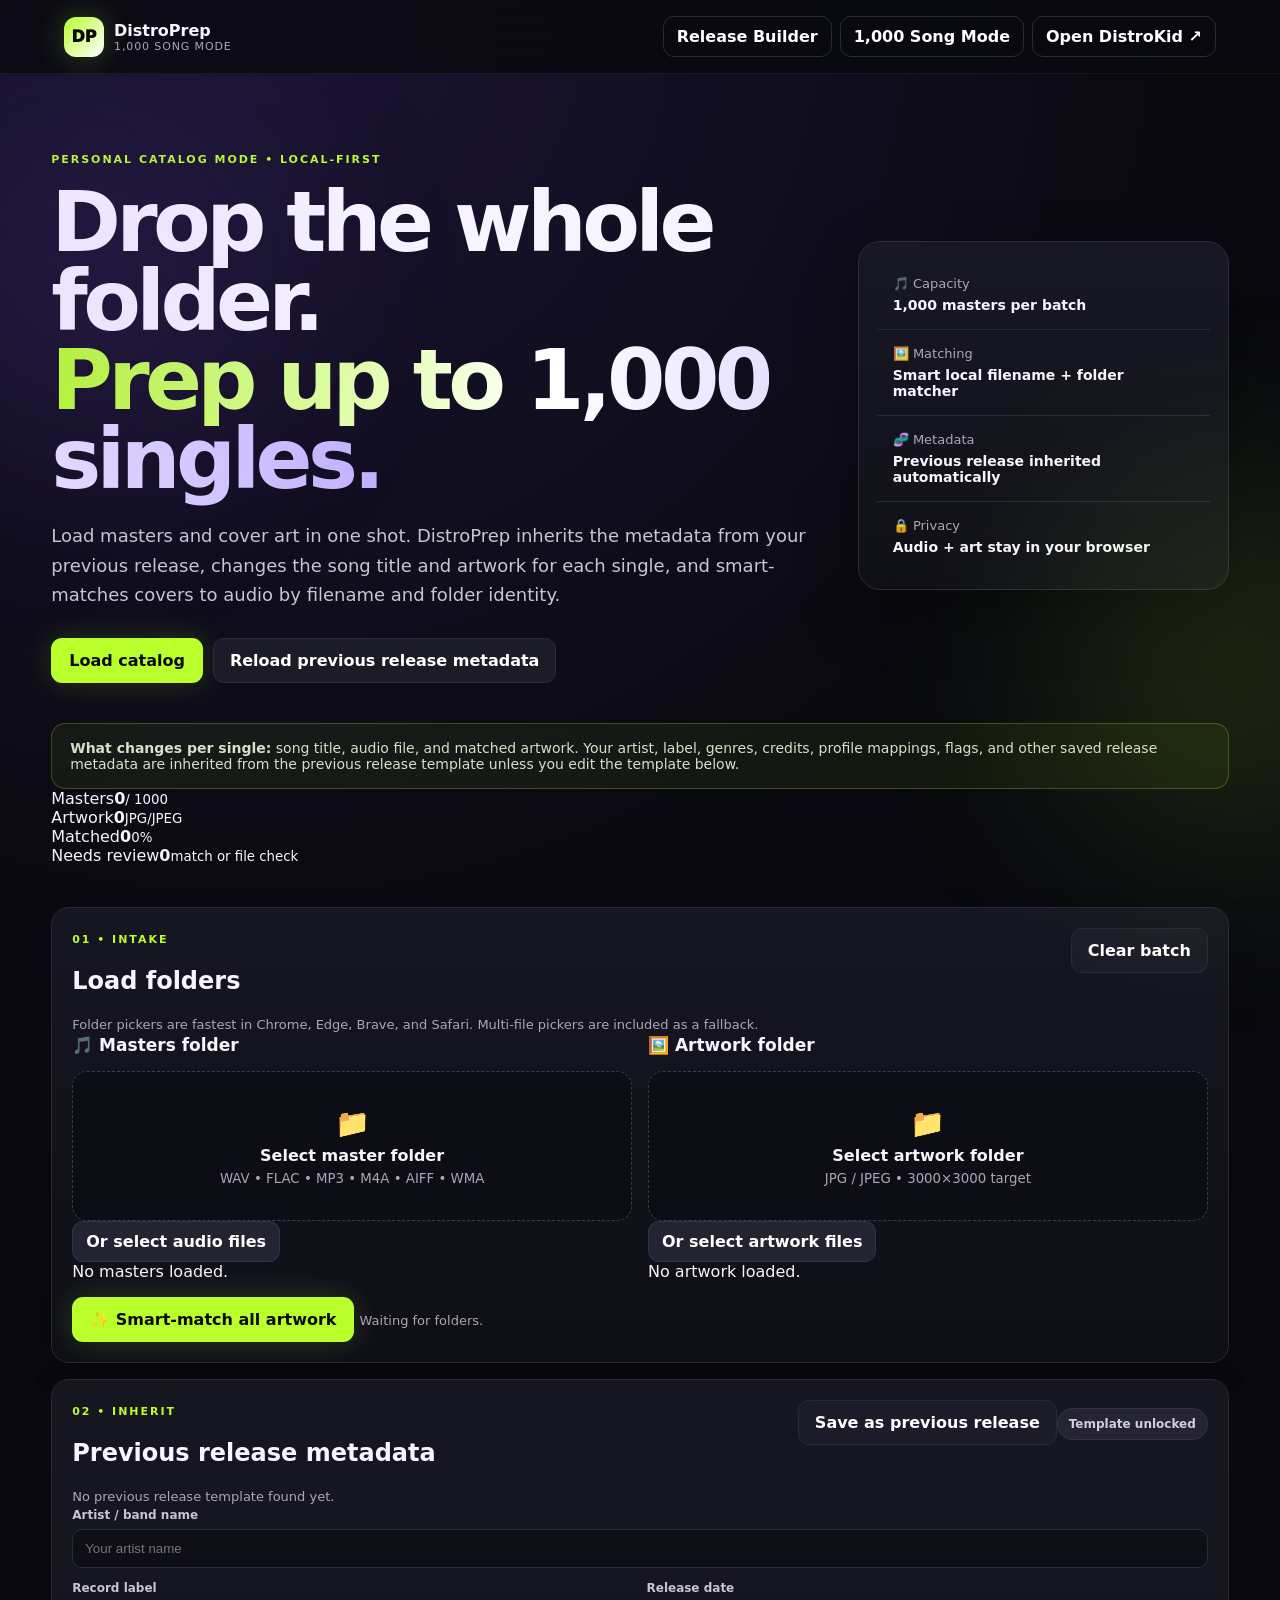
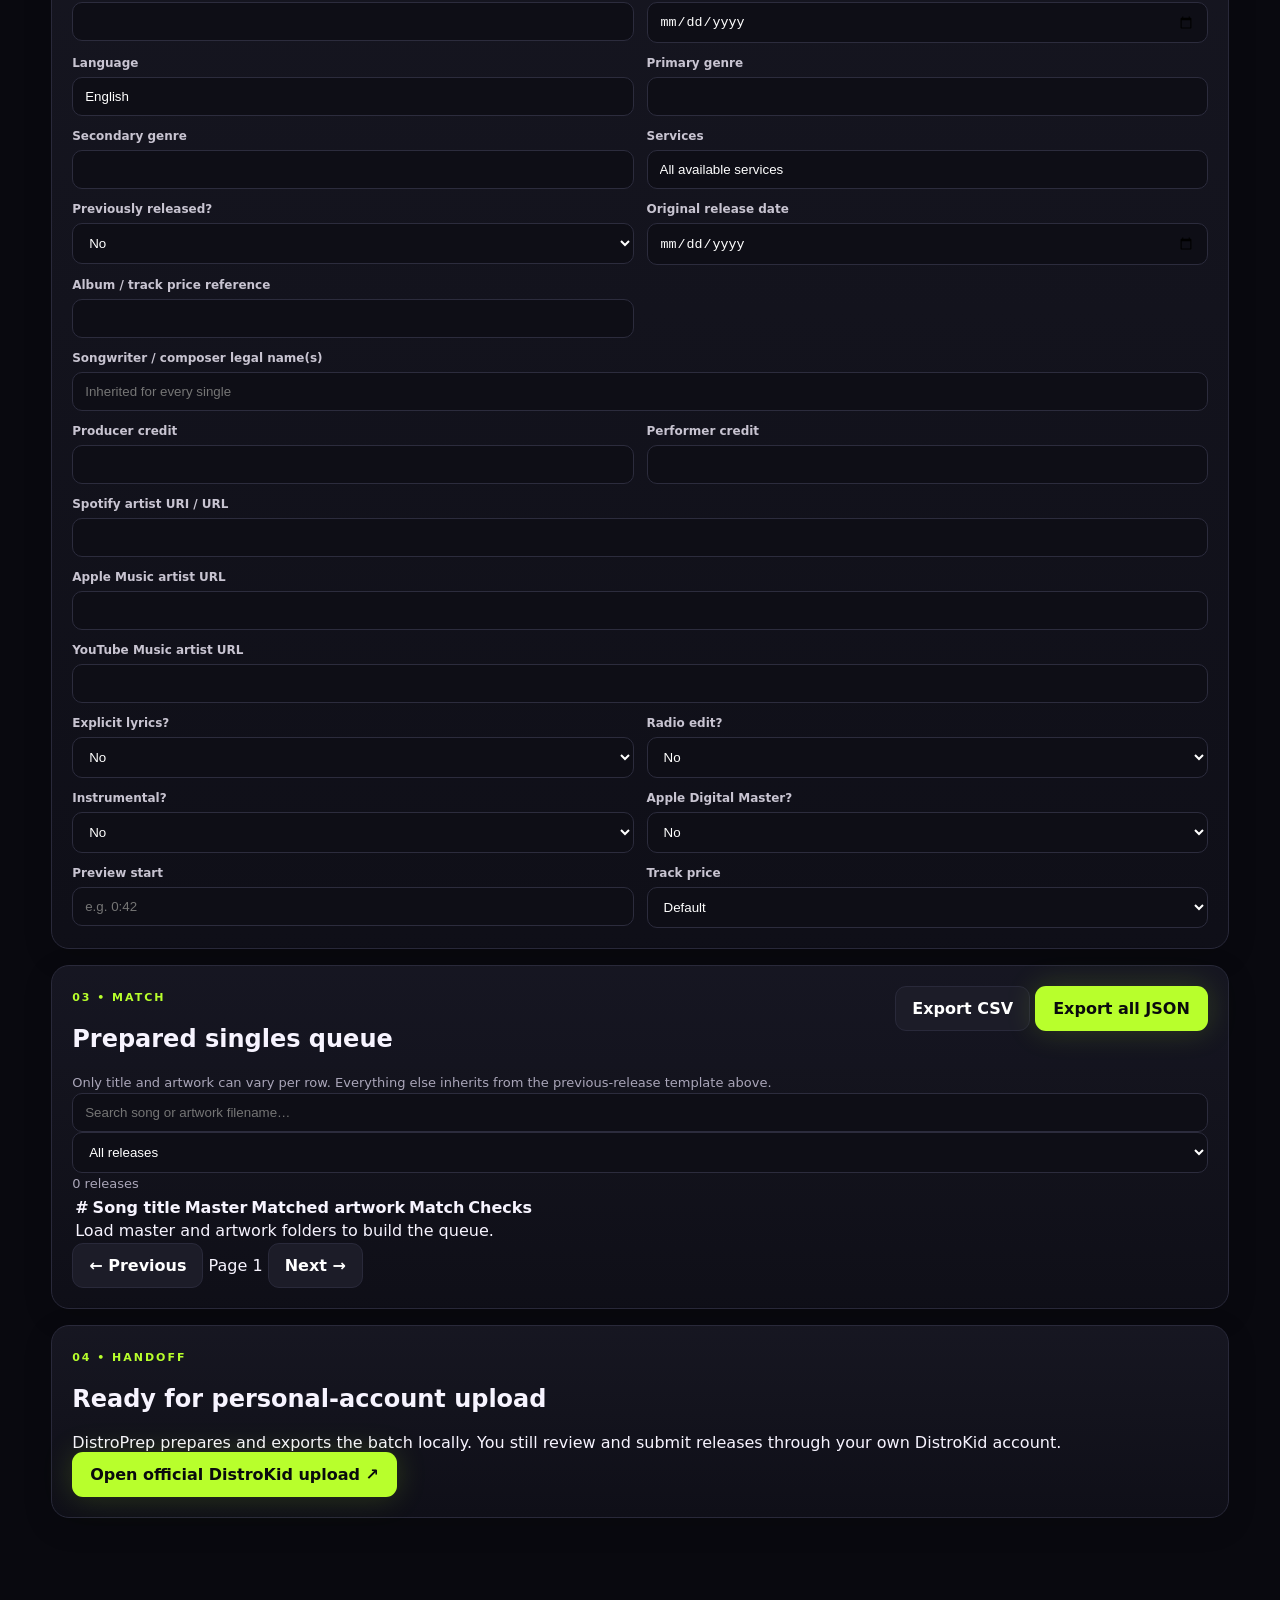
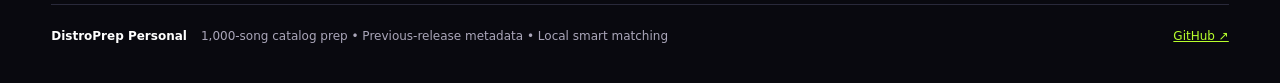
==== bulk1000.html @ e521190b "Add 1000-song bulk catalog workspace" ====
<!doctype html>
<html lang="en">
<head>
  <meta charset="utf-8" />
  <meta name="viewport" content="width=device-width, initial-scale=1" />
  <meta name="theme-color" content="#0b0b12" />
  <meta name="description" content="DistroPrep 1000 Song Mode — load up to 1000 masters and covers, inherit previous-release metadata, and smart-match artwork locally." />
  <title>DistroPrep • 1,000 Song Mode</title>
  <link rel="stylesheet" href="./styles.css" />
  <link rel="stylesheet" href="./bulk1000.css" />
</head>
<body>
  <div class="ambient ambient-a"></div><div class="ambient ambient-b"></div>
  <header class="topbar">
    <a class="brand" href="./index.html" aria-label="DistroPrep home"><span class="brand-mark">DP</span><span><strong>DistroPrep</strong><small>1,000 Song Mode</small></span></a>
    <nav>
      <a class="ghost-link" href="./index.html">Release Builder</a>
      <a class="ghost-link active-link" href="./bulk1000.html">1,000 Song Mode</a>
      <a class="ghost-link" href="https://distrokid.com/new/" target="_blank" rel="noopener noreferrer">Open DistroKid ↗</a>
    </nav>
  </header>

  <main class="shell batch-shell">
    <section class="hero batch-hero">
      <div>
        <span class="eyebrow">PERSONAL CATALOG MODE • LOCAL-FIRST</span>
        <h1>Drop the whole folder.<br><span>Prep up to 1,000 singles.</span></h1>
        <p>Load masters and cover art in one shot. DistroPrep inherits the metadata from your previous release, changes the song title and artwork for each single, and smart-matches covers to audio by filename and folder identity.</p>
        <div class="hero-actions">
          <button class="primary" id="jump-intake">Load catalog</button>
          <button class="secondary" id="load-previous">Reload previous release metadata</button>
        </div>
      </div>
      <aside class="hero-card batch-meter">
        <div class="meter-row"><span>🎵 Capacity</span><b>1,000 masters per batch</b></div>
        <div class="meter-row"><span>🖼️ Matching</span><b>Smart local filename + folder matcher</b></div>
        <div class="meter-row"><span>🧬 Metadata</span><b>Previous release inherited automatically</b></div>
        <div class="meter-row"><span>🔒 Privacy</span><b>Audio + art stay in your browser</b></div>
      </aside>
    </section>

    <section class="notice batch-notice">
      <strong>What changes per single:</strong> song title, audio file, and matched artwork. Your artist, label, genres, credits, profile mappings, flags, and other saved release metadata are inherited from the previous release template unless you edit the template below.
    </section>

    <section class="batch-stats" aria-label="Batch status">
      <article><span>Masters</span><strong id="stat-audio">0</strong><small>/ 1000</small></article>
      <article><span>Artwork</span><strong id="stat-art">0</strong><small>JPG/JPEG</small></article>
      <article><span>Matched</span><strong id="stat-matched">0</strong><small id="stat-match-rate">0%</small></article>
      <article><span>Needs review</span><strong id="stat-review">0</strong><small>match or file check</small></article>
    </section>

    <section class="workspace batch-workspace">
      <article class="panel" id="intake">
        <div class="panel-title-row">
          <div><span class="eyebrow">01 • INTAKE</span><h2>Load folders</h2><p>Folder pickers are fastest in Chrome, Edge, Brave, and Safari. Multi-file pickers are included as a fallback.</p></div>
          <button class="secondary" id="clear-batch">Clear batch</button>
        </div>

        <div class="grid two batch-upload-grid">
          <section class="upload-panel compact-upload">
            <h3>🎵 Masters folder</h3>
            <label class="dropzone folder-zone">
              <input id="audio-folder-input" type="file" webkitdirectory directory multiple />
              <span class="drop-icon">📁</span><strong>Select master folder</strong><small>WAV • FLAC • MP3 • M4A • AIFF • WMA</small>
            </label>
            <label class="file-button wide-file-button">Or select audio files<input id="audio-files-input" type="file" multiple accept="audio/*,.wav,.flac,.mp3,.m4a,.aiff,.aif,.wma" /></label>
            <p class="intake-message" id="audio-message">No masters loaded.</p>
          </section>

          <section class="upload-panel compact-upload">
            <h3>🖼️ Artwork folder</h3>
            <label class="dropzone folder-zone">
              <input id="art-folder-input" type="file" webkitdirectory directory multiple />
              <span class="drop-icon">📁</span><strong>Select artwork folder</strong><small>JPG / JPEG • 3000×3000 target</small>
            </label>
            <label class="file-button wide-file-button">Or select artwork files<input id="art-files-input" type="file" multiple accept="image/jpeg,.jpg,.jpeg" /></label>
            <p class="intake-message" id="art-message">No artwork loaded.</p>
          </section>
        </div>

        <div class="batch-toolbar">
          <button class="primary" id="smart-match">✨ Smart-match all artwork</button>
          <span id="processing-status" class="muted">Waiting for folders.</span>
        </div>
      </article>

      <article class="panel">
        <div class="panel-title-row">
          <div><span class="eyebrow">02 • INHERIT</span><h2>Previous release metadata</h2><p id="template-source">No previous release template found yet.</p></div>
          <div class="template-actions"><button class="secondary" id="save-template">Save as previous release</button><span class="status-chip" id="template-status">Template unlocked</span></div>
        </div>

        <div class="form-grid batch-meta-grid">
          <label class="span-2">Artist / band name <input data-template="artistName" placeholder="Your artist name" /></label>
          <label>Record label <input data-template="recordLabel" /></label>
          <label>Release date <input data-template="releaseDate" type="date" /></label>
          <label>Language <input data-template="language" value="English" /></label>
          <label>Primary genre <input data-template="primaryGenre" /></label>
          <label>Secondary genre <input data-template="secondaryGenre" /></label>
          <label>Services <input data-template="services" value="All available services" /></label>
          <label>Previously released? <select data-template="previouslyReleased"><option value="false">No</option><option value="true">Yes</option></select></label>
          <label>Original release date <input data-template="originalReleaseDate" type="date" /></label>
          <label>Album / track price reference <input data-template="albumPrice" /></label>
          <label class="span-2">Songwriter / composer legal name(s) <input data-template="songwriters" placeholder="Inherited for every single" /></label>
          <label>Producer credit <input data-template="producer" /></label>
          <label>Performer credit <input data-template="performer" /></label>
          <label class="span-2">Spotify artist URI / URL <input data-template="artistMapping.spotify" /></label>
          <label class="span-2">Apple Music artist URL <input data-template="artistMapping.appleMusic" /></label>
          <label class="span-2">YouTube Music artist URL <input data-template="artistMapping.youtubeMusic" /></label>
          <label>Explicit lyrics? <select data-template="explicit"><option value="no">No</option><option value="yes">Yes</option></select></label>
          <label>Radio edit? <select data-template="radioEdit"><option value="no">No</option><option value="yes">Yes</option></select></label>
          <label>Instrumental? <select data-template="instrumental"><option value="no">No</option><option value="yes">Yes</option></select></label>
          <label>Apple Digital Master? <select data-template="appleDigitalMaster"><option value="no">No</option><option value="yes">Yes</option></select></label>
          <label>Preview start <input data-template="previewStart" placeholder="e.g. 0:42" /></label>
          <label>Track price <select data-template="trackPrice"><option value="">Default</option><option>$0.69</option><option>$0.99</option><option>$1.29</option></select></label>
        </div>
      </article>

      <article class="panel queue-panel">
        <div class="panel-title-row queue-heading">
          <div><span class="eyebrow">03 • MATCH</span><h2>Prepared singles queue</h2><p>Only title and artwork can vary per row. Everything else inherits from the previous-release template above.</p></div>
          <div class="queue-export-actions">
            <button class="secondary" id="export-csv">Export CSV</button>
            <button class="primary" id="export-json">Export all JSON</button>
          </div>
        </div>

        <div class="queue-controls">
          <input id="queue-search" type="search" placeholder="Search song or artwork filename…" />
          <select id="queue-filter" aria-label="Queue filter">
            <option value="all">All releases</option>
            <option value="matched">Matched</option>
            <option value="review">Needs review</option>
            <option value="unmatched">Unmatched</option>
          </select>
          <span class="muted" id="queue-count">0 releases</span>
        </div>

        <div class="queue-table-wrap">
          <table class="queue-table">
            <thead><tr><th>#</th><th>Song title</th><th>Master</th><th>Matched artwork</th><th>Match</th><th>Checks</th><th></th></tr></thead>
            <tbody id="queue-body"><tr><td colspan="7" class="queue-empty">Load master and artwork folders to build the queue.</td></tr></tbody>
          </table>
        </div>

        <div class="pagination">
          <button class="secondary" id="page-prev">← Previous</button>
          <span id="page-label">Page 1</span>
          <button class="secondary" id="page-next">Next →</button>
        </div>
      </article>

      <article class="panel final-panel">
        <div><span class="eyebrow">04 • HANDOFF</span><h2>Ready for personal-account upload</h2><p>DistroPrep prepares and exports the batch locally. You still review and submit releases through your own DistroKid account.</p></div>
        <a class="primary button-link" href="https://distrokid.com/new/" target="_blank" rel="noopener noreferrer">Open official DistroKid upload ↗</a>
      </article>
    </section>
  </main>

  <dialog id="art-dialog" class="art-dialog">
    <form method="dialog" class="art-dialog-card">
      <div class="panel-title-row"><div><h3>Choose artwork</h3><p id="art-dialog-song">Manual match</p></div><button class="icon-button" value="cancel" aria-label="Close">×</button></div>
      <input id="art-dialog-search" type="search" placeholder="Search artwork filenames…" autofocus />
      <div id="art-dialog-list" class="art-dialog-list"></div>
    </form>
  </dialog>

  <footer><strong>DistroPrep Personal</strong><span>1,000-song catalog prep • Previous-release metadata • Local smart matching</span><a href="https://github.com/sonoxo/distroprep" target="_blank" rel="noopener noreferrer">GitHub ↗</a></footer>
  <script type="module" src="./bulk1000.mjs"></script>
</body>
</html>
---- styles.css ----
:root{--bg:#09090f;--panel:#11111a;--panel2:#171722;--line:#29293a;--text:#f7f4ff;--muted:#aaa6b9;--accent:#b8ff2c;--accent2:#8c5cff;--danger:#ff647c;--warn:#ffc45b;--ok:#7df5b2;--shadow:0 24px 60px rgba(0,0,0,.35)}
*{box-sizing:border-box}html{scroll-behavior:smooth}body{margin:0;background:radial-gradient(circle at 20% 0%,#1b1433 0,transparent 28%),var(--bg);color:var(--text);font-family:Inter,ui-sans-serif,system-ui,-apple-system,BlinkMacSystemFont,"Segoe UI",sans-serif;min-height:100vh}.ambient{position:fixed;width:380px;height:380px;border-radius:50%;filter:blur(110px);opacity:.12;pointer-events:none}.ambient-a{background:var(--accent2);top:10%;left:-100px}.ambient-b{background:var(--accent);bottom:5%;right:-150px}.topbar{position:sticky;top:0;z-index:20;display:flex;justify-content:space-between;align-items:center;padding:16px clamp(20px,5vw,64px);background:rgba(9,9,15,.82);backdrop-filter:blur(18px);border-bottom:1px solid rgba(255,255,255,.06)}.brand{display:flex;gap:10px;align-items:center;color:var(--text);text-decoration:none}.brand-mark{width:40px;height:40px;border-radius:12px;background:linear-gradient(135deg,var(--accent),#fff);color:#08090b;display:grid;place-items:center;font-weight:950;box-shadow:0 0 32px rgba(184,255,44,.24)}.brand strong{display:block;font-size:16px}.brand small{display:block;color:var(--muted);font-size:11px;letter-spacing:.08em;text-transform:uppercase}.topbar nav{display:flex;gap:8px;align-items:center}.nav-button,.ghost-link,.primary,.secondary,.file-button,.button-link,.icon-button{border:0;border-radius:11px;font:inherit;font-weight:800;cursor:pointer;text-decoration:none}.nav-button{background:transparent;color:var(--muted);padding:10px 13px}.nav-button.active{background:#20202c;color:#fff}.ghost-link{color:#fff;padding:10px 13px;border:1px solid var(--line)}.shell{width:min(1200px,92vw);margin:auto}.hero{display:grid;grid-template-columns:1.35fr .65fr;gap:36px;align-items:center;padding:74px 0 40px}.eyebrow{font-size:11px;letter-spacing:.18em;text-transform:uppercase;color:var(--accent);font-weight:900}.hero h1{font-size:clamp(44px,7vw,84px);line-height:.94;letter-spacing:-.055em;margin:16px 0 22px}.hero h1 span{background:linear-gradient(90deg,var(--accent),#fff 48%,#c2b0ff);-webkit-background-clip:text;background-clip:text;color:transparent}.hero p{font-size:18px;line-height:1.65;color:#c9c5d2;max-width:760px}.hero-actions{display:flex;gap:10px;margin-top:28px}.primary{background:var(--accent);color:#0a0b0d;padding:13px 18px;box-shadow:0 0 30px rgba(184,255,44,.17)}.secondary{background:#1c1c28;color:#fff;padding:12px 16px;border:1px solid var(--line)}.primary:hover,.secondary:hover,.ghost-link:hover{transform:translateY(-1px)}.hero-card{background:linear-gradient(180deg,#181825,#101018);border:1px solid #2a2a3c;border-radius:22px;padding:18px;box-shadow:var(--shadow)}.meter-row{display:flex;flex-direction:column;gap:6px;padding:16px;border-bottom:1px solid var(--line)}.meter-row:last-child{border-bottom:0}.meter-row span{color:var(--muted);font-size:13px}.meter-row b{font-size:14px}.notice{padding:16px 18px;border:1px solid rgba(184,255,44,.24);background:rgba(184,255,44,.06);border-radius:14px;color:#d9dfca;font-size:14px}.workspace{padding:42px 0 70px}.tab-panel{display:none}.tab-panel.active{display:block}.section-heading{display:flex;justify-content:space-between;align-items:end;margin-bottom:18px}.section-heading h2{font-size:34px;margin:5px 0 0;letter-spacing:-.03em}.status-chip,.mini-badge{border-radius:999px;padding:8px 11px;font-size:12px;font-weight:900;background:#242433;color:#d2cfdd;border:1px solid #333347}.status-chip.ok,.mini-badge.ok{background:rgba(125,245,178,.10);border-color:rgba(125,245,178,.28);color:var(--ok)}.status-chip.bad,.mini-badge.bad{background:rgba(255,100,124,.1);border-color:rgba(255,100,124,.28);color:#ff9aac}.grid{display:grid;gap:16px;margin-bottom:16px}.grid.two{grid-template-columns:1fr 1fr}.panel{background:linear-gradient(180deg,rgba(23,23,34,.96),rgba(15,15,24,.98));border:1px solid var(--line);border-radius:18px;padding:20px;box-shadow:0 8px 30px rgba(0,0,0,.14);margin-bottom:16px}.panel h3{margin:0 0 16px;font-size:17px}.panel p{margin:0}.panel-title-row{display:flex;justify-content:space-between;gap:20px;align-items:flex-start}.panel-title-row p,.muted{color:var(--muted);font-size:13px;line-height:1.6}.form-grid{display:grid;grid-template-columns:1fr 1fr;gap:13px}.form-grid label{display:flex;flex-direction:column;gap:7px;font-size:12px;font-weight:800;color:#c8c4d1}.form-grid .span-2{grid-column:span 2}input,select{width:100%;background:#0e0e16;color:#fff;border:1px solid #2c2c3d;border-radius:10px;padding:11px 12px;outline:none}input:focus,select:focus{border-color:#6c5a9b;box-shadow:0 0 0 3px rgba(140,92,255,.1)}.dropzone{min-height:150px;border:1.5px dashed #3b3b4f;border-radius:15px;display:flex;flex-direction:column;gap:6px;align-items:center;justify-content:center;text-align:center;cursor:pointer;background:#0d0d15}.dropzone:hover{border-color:var(--accent2);background:#11111c}.dropzone input,.file-button input{display:none}.drop-icon{font-size:28px}.dropzone small{color:var(--muted)}.artwork-preview{display:flex;gap:16px;margin-top:16px;align-items:center}.artwork-preview img{width:120px;height:120px;object-fit:cover;border-radius:13px;border:1px solid var(--line)}.hidden{display:none!important}.file-button{display:inline-flex;background:#232332;border:1px solid #343447;color:#fff;padding:10px 13px}.track-list{display:grid;gap:12px;margin-top:14px}.empty-state{min-height:100px;display:grid;place-items:center;color:var(--muted);border:1px dashed #313143;border-radius:13px;padding:20px;text-align:center}.track-card{background:#0d0d15;border:1px solid #29293a;border-radius:14px;padding:16px}.track-head{display:flex;justify-content:space-between;gap:14px;align-items:center;margin-bottom:14px}.track-head>div{display:grid;grid-template-columns:auto 1fr;gap:2px 10px;align-items:center}.track-number{grid-row:span 2;width:34px;height:34px;border-radius:10px;background:#20202e;display:grid;place-items:center;color:var(--accent);font-weight:950}.track-filename{font-size:13px}.track-filemeta{color:var(--muted)}.icon-button{width:32px;height:32px;background:#22151a;color:#ff9eac;border:1px solid #43232c;font-size:20px}.file-validation{display:flex;flex-wrap:wrap;gap:6px;margin-top:12px}.pill{font-size:11px;border-radius:999px;padding:6px 8px;background:#232331;color:#c9c5d2}.pill.ok{color:var(--ok);background:rgba(125,245,178,.08)}.pill.warn{color:var(--warn);background:rgba(255,196,91,.08)}.pill.bad{color:#ff91a3;background:rgba(255,100,124,.08)}.validation-summary{display:grid;gap:8px;margin-bottom:16px}.validation-summary .issue{padding:10px 12px;border-radius:10px;background:#21151a;color:#ffb3bf;font-size:13px;border:1px solid #3a212a}.validation-summary .success{padding:12px;border-radius:10px;background:rgba(125,245,178,.08);color:var(--ok);border:1px solid rgba(125,245,178,.22);font-weight:800}.checklist-grid{display:grid;gap:9px}.checklist-grid label{display:flex;gap:9px;align-items:flex-start;color:#d7d3dd;font-size:13px}.checklist-grid input{width:auto;margin-top:2px}.action-bar{position:sticky;bottom:18px;display:flex;gap:8px;flex-wrap:wrap;background:rgba(13,13,21,.88);border:1px solid var(--line);backdrop-filter:blur(16px);padding:11px;border-radius:15px;box-shadow:var(--shadow);z-index:10}.button-link{display:inline-flex;align-items:center;margin-left:auto}.tip-list{display:flex;flex-direction:column;gap:7px;margin-top:16px;color:#d8d4df;font-size:13px}.bulk-list{display:grid;gap:10px}.bulk-row{display:grid;grid-template-columns:48px 1.2fr 1fr auto;gap:12px;align-items:center;background:#0d0d15;border:1px solid var(--line);padding:11px;border-radius:13px}.bulk-thumb{width:48px;height:48px;border-radius:9px;object-fit:cover;background:#1d1d2a}.bulk-row small{display:block;color:var(--muted);margin-top:4px}.bulk-actions{display:flex;gap:6px}.bulk-actions a,.bulk-actions button{font-size:11px;padding:8px 9px;border-radius:8px;border:1px solid #333347;background:#20202d;color:#fff;text-decoration:none;cursor:pointer}code{background:#0c0c13;border:1px solid #292938;padding:2px 5px;border-radius:5px;color:#d9ff83}footer{width:min(1200px,92vw);margin:0 auto 40px;border-top:1px solid var(--line);padding-top:24px;display:flex;gap:14px;align-items:center;color:var(--muted);font-size:12px}footer strong{color:#fff}footer a{margin-left:auto;color:var(--accent)}
@media(max-width:850px){.hero,.grid.two{grid-template-columns:1fr}.hero{padding-top:46px}.topbar{align-items:flex-start}.topbar nav{flex-wrap:wrap;justify-content:flex-end}.ghost-link{display:none}.form-grid{grid-template-columns:1fr}.form-grid .span-2{grid-column:span 1}.bulk-row{grid-template-columns:42px 1fr}.bulk-row>:nth-child(3),.bulk-actions{grid-column:2}.button-link{margin-left:0}.action-bar{position:static}.hero h1{font-size:48px}footer{flex-wrap:wrap}}
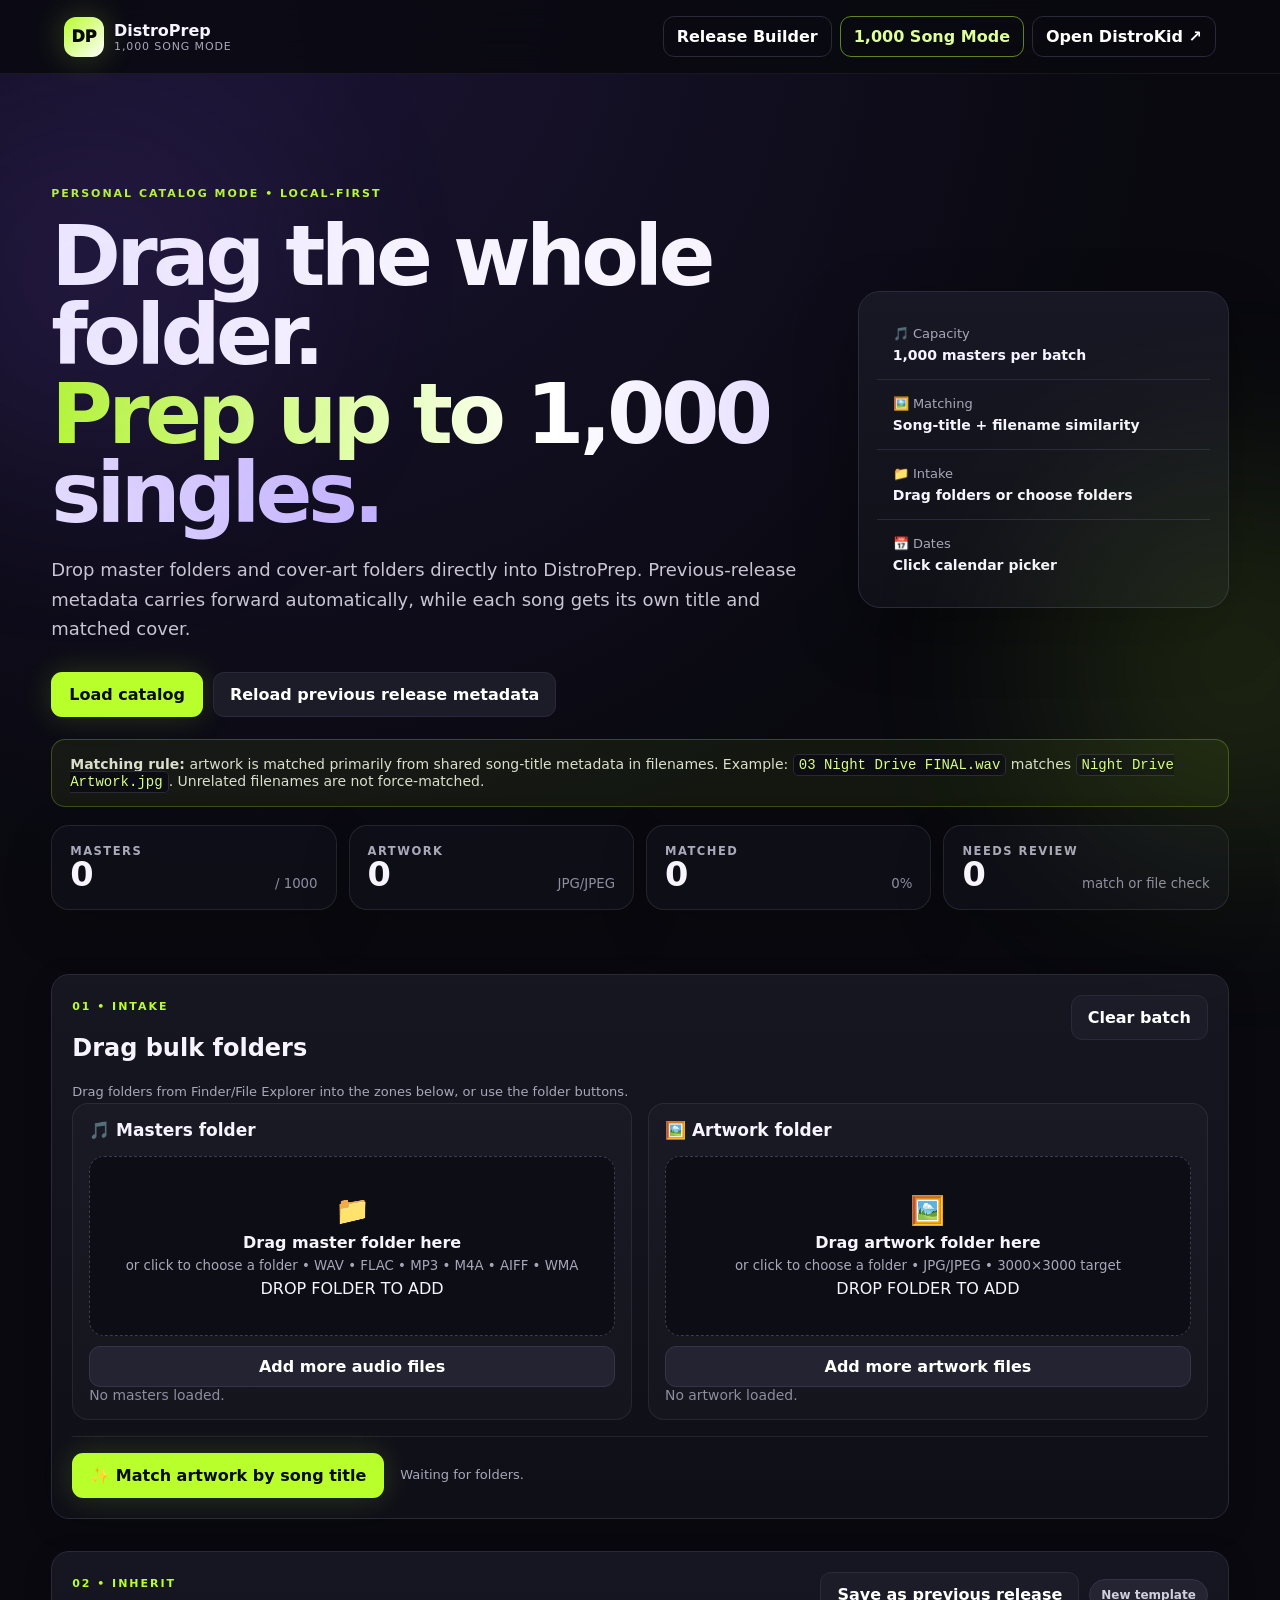
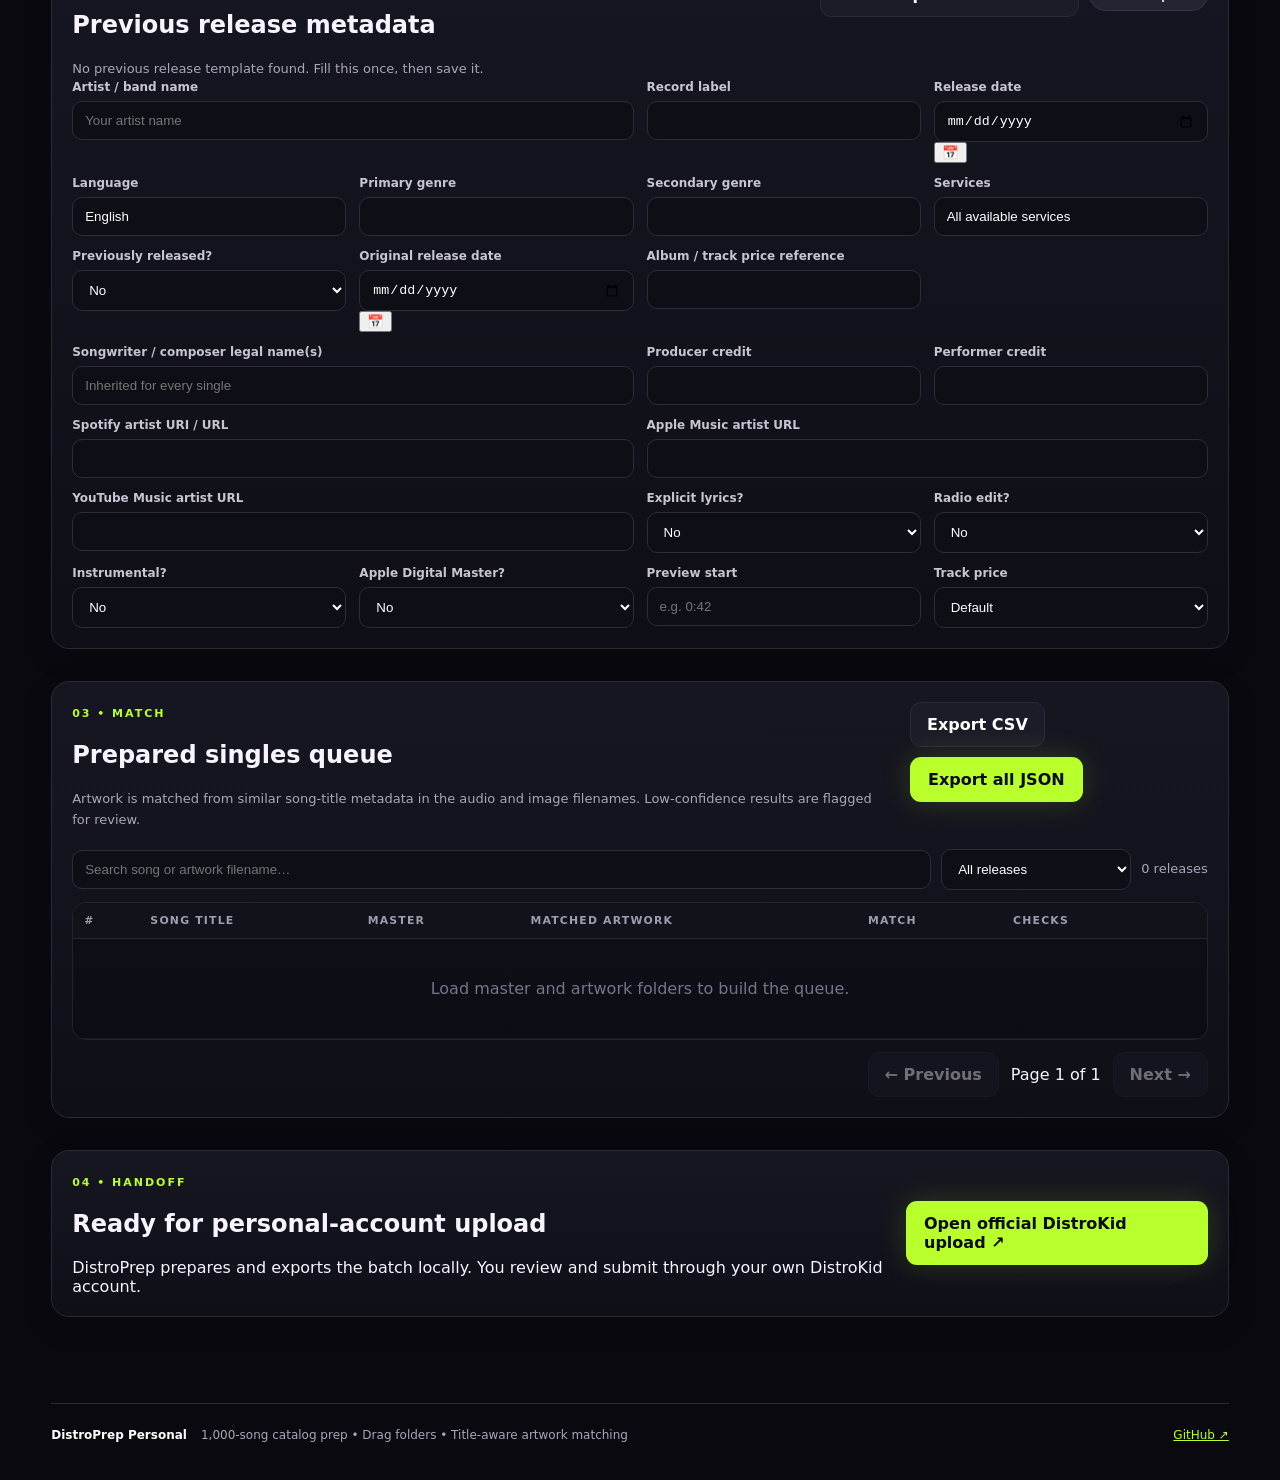
==== commit 73893005: "Add drag-folder intake and calendar picker UI" ====
--- a/bulk1000.html
+++ b/bulk1000.html
@@ -4,7 +4,7 @@
   <meta charset="utf-8" />
   <meta name="viewport" content="width=device-width, initial-scale=1" />
   <meta name="theme-color" content="#0b0b12" />
-  <meta name="description" content="DistroPrep 1000 Song Mode — load up to 1000 masters and covers, inherit previous-release metadata, and smart-match artwork locally." />
+  <meta name="description" content="DistroPrep 1000 Song Mode — drag bulk master and artwork folders, inherit prior release metadata, and smart-match cover filenames to song titles." />
   <title>DistroPrep • 1,000 Song Mode</title>
   <link rel="stylesheet" href="./styles.css" />
   <link rel="stylesheet" href="./bulk1000.css" />
@@ -24,8 +24,8 @@
     <section class="hero batch-hero">
       <div>
         <span class="eyebrow">PERSONAL CATALOG MODE • LOCAL-FIRST</span>
-        <h1>Drop the whole folder.<br><span>Prep up to 1,000 singles.</span></h1>
-        <p>Load masters and cover art in one shot. DistroPrep inherits the metadata from your previous release, changes the song title and artwork for each single, and smart-matches covers to audio by filename and folder identity.</p>
+        <h1>Drag the whole folder.<br><span>Prep up to 1,000 singles.</span></h1>
+        <p>Drop master folders and cover-art folders directly into DistroPrep. Previous-release metadata carries forward automatically, while each song gets its own title and matched cover.</p>
         <div class="hero-actions">
           <button class="primary" id="jump-intake">Load catalog</button>
           <button class="secondary" id="load-previous">Reload previous release metadata</button>
@@ -33,14 +33,14 @@
       </div>
       <aside class="hero-card batch-meter">
         <div class="meter-row"><span>🎵 Capacity</span><b>1,000 masters per batch</b></div>
-        <div class="meter-row"><span>🖼️ Matching</span><b>Smart local filename + folder matcher</b></div>
-        <div class="meter-row"><span>🧬 Metadata</span><b>Previous release inherited automatically</b></div>
-        <div class="meter-row"><span>🔒 Privacy</span><b>Audio + art stay in your browser</b></div>
+        <div class="meter-row"><span>🖼️ Matching</span><b>Song-title + filename similarity</b></div>
+        <div class="meter-row"><span>📁 Intake</span><b>Drag folders or choose folders</b></div>
+        <div class="meter-row"><span>📅 Dates</span><b>Click calendar picker</b></div>
       </aside>
     </section>
 
     <section class="notice batch-notice">
-      <strong>What changes per single:</strong> song title, audio file, and matched artwork. Your artist, label, genres, credits, profile mappings, flags, and other saved release metadata are inherited from the previous release template unless you edit the template below.
+      <strong>Matching rule:</strong> artwork is matched primarily from shared song-title metadata in filenames. Example: <code>03 Night Drive FINAL.wav</code> matches <code>Night Drive Artwork.jpg</code>. Unrelated filenames are not force-matched.
     </section>
 
     <section class="batch-stats" aria-label="Batch status">
@@ -53,34 +53,40 @@
     <section class="workspace batch-workspace">
       <article class="panel" id="intake">
         <div class="panel-title-row">
-          <div><span class="eyebrow">01 • INTAKE</span><h2>Load folders</h2><p>Folder pickers are fastest in Chrome, Edge, Brave, and Safari. Multi-file pickers are included as a fallback.</p></div>
+          <div><span class="eyebrow">01 • INTAKE</span><h2>Drag bulk folders</h2><p>Drag folders from Finder/File Explorer into the zones below, or use the folder buttons.</p></div>
           <button class="secondary" id="clear-batch">Clear batch</button>
         </div>
 
         <div class="grid two batch-upload-grid">
           <section class="upload-panel compact-upload">
             <h3>🎵 Masters folder</h3>
-            <label class="dropzone folder-zone">
+            <label class="dropzone folder-zone drag-folder-zone" id="audio-drop-zone">
               <input id="audio-folder-input" type="file" webkitdirectory directory multiple />
-              <span class="drop-icon">📁</span><strong>Select master folder</strong><small>WAV • FLAC • MP3 • M4A • AIFF • WMA</small>
+              <span class="drop-icon">📁</span>
+              <strong>Drag master folder here</strong>
+              <small>or click to choose a folder • WAV • FLAC • MP3 • M4A • AIFF • WMA</small>
+              <span class="drop-hint">DROP FOLDER TO ADD</span>
             </label>
-            <label class="file-button wide-file-button">Or select audio files<input id="audio-files-input" type="file" multiple accept="audio/*,.wav,.flac,.mp3,.m4a,.aiff,.aif,.wma" /></label>
+            <label class="file-button wide-file-button">Add more audio files<input id="audio-files-input" type="file" multiple accept="audio/*,.wav,.flac,.mp3,.m4a,.aiff,.aif,.wma" /></label>
             <p class="intake-message" id="audio-message">No masters loaded.</p>
           </section>
 
           <section class="upload-panel compact-upload">
             <h3>🖼️ Artwork folder</h3>
-            <label class="dropzone folder-zone">
+            <label class="dropzone folder-zone drag-folder-zone" id="art-drop-zone">
               <input id="art-folder-input" type="file" webkitdirectory directory multiple />
-              <span class="drop-icon">📁</span><strong>Select artwork folder</strong><small>JPG / JPEG • 3000×3000 target</small>
+              <span class="drop-icon">🖼️</span>
+              <strong>Drag artwork folder here</strong>
+              <small>or click to choose a folder • JPG/JPEG • 3000×3000 target</small>
+              <span class="drop-hint">DROP FOLDER TO ADD</span>
             </label>
-            <label class="file-button wide-file-button">Or select artwork files<input id="art-files-input" type="file" multiple accept="image/jpeg,.jpg,.jpeg" /></label>
+            <label class="file-button wide-file-button">Add more artwork files<input id="art-files-input" type="file" multiple accept="image/jpeg,.jpg,.jpeg" /></label>
             <p class="intake-message" id="art-message">No artwork loaded.</p>
           </section>
         </div>
 
         <div class="batch-toolbar">
-          <button class="primary" id="smart-match">✨ Smart-match all artwork</button>
+          <button class="primary" id="smart-match">✨ Match artwork by song title</button>
           <span id="processing-status" class="muted">Waiting for folders.</span>
         </div>
       </article>
@@ -94,13 +100,17 @@
         <div class="form-grid batch-meta-grid">
           <label class="span-2">Artist / band name <input data-template="artistName" placeholder="Your artist name" /></label>
           <label>Record label <input data-template="recordLabel" /></label>
-          <label>Release date <input data-template="releaseDate" type="date" /></label>
+          <label>Release date
+            <span class="date-control"><input id="bulk-release-date" data-template="releaseDate" type="date" /><button type="button" class="calendar-button" data-date-target="bulk-release-date" aria-label="Open release date calendar">📅</button></span>
+          </label>
           <label>Language <input data-template="language" value="English" /></label>
           <label>Primary genre <input data-template="primaryGenre" /></label>
           <label>Secondary genre <input data-template="secondaryGenre" /></label>
           <label>Services <input data-template="services" value="All available services" /></label>
           <label>Previously released? <select data-template="previouslyReleased"><option value="false">No</option><option value="true">Yes</option></select></label>
-          <label>Original release date <input data-template="originalReleaseDate" type="date" /></label>
+          <label>Original release date
+            <span class="date-control"><input id="bulk-original-date" data-template="originalReleaseDate" type="date" /><button type="button" class="calendar-button" data-date-target="bulk-original-date" aria-label="Open original release date calendar">📅</button></span>
+          </label>
           <label>Album / track price reference <input data-template="albumPrice" /></label>
           <label class="span-2">Songwriter / composer legal name(s) <input data-template="songwriters" placeholder="Inherited for every single" /></label>
           <label>Producer credit <input data-template="producer" /></label>
@@ -119,40 +129,27 @@
 
       <article class="panel queue-panel">
         <div class="panel-title-row queue-heading">
-          <div><span class="eyebrow">03 • MATCH</span><h2>Prepared singles queue</h2><p>Only title and artwork can vary per row. Everything else inherits from the previous-release template above.</p></div>
-          <div class="queue-export-actions">
-            <button class="secondary" id="export-csv">Export CSV</button>
-            <button class="primary" id="export-json">Export all JSON</button>
-          </div>
+          <div><span class="eyebrow">03 • MATCH</span><h2>Prepared singles queue</h2><p>Artwork is matched from similar song-title metadata in the audio and image filenames. Low-confidence results are flagged for review.</p></div>
+          <div class="queue-export-actions"><button class="secondary" id="export-csv">Export CSV</button><button class="primary" id="export-json">Export all JSON</button></div>
         </div>
 
         <div class="queue-controls">
           <input id="queue-search" type="search" placeholder="Search song or artwork filename…" />
-          <select id="queue-filter" aria-label="Queue filter">
-            <option value="all">All releases</option>
-            <option value="matched">Matched</option>
-            <option value="review">Needs review</option>
-            <option value="unmatched">Unmatched</option>
-          </select>
+          <select id="queue-filter"><option value="all">All releases</option><option value="matched">Matched</option><option value="review">Needs review</option><option value="unmatched">Unmatched</option></select>
           <span class="muted" id="queue-count">0 releases</span>
         </div>
 
         <div class="queue-table-wrap">
           <table class="queue-table">
             <thead><tr><th>#</th><th>Song title</th><th>Master</th><th>Matched artwork</th><th>Match</th><th>Checks</th><th></th></tr></thead>
-            <tbody id="queue-body"><tr><td colspan="7" class="queue-empty">Load master and artwork folders to build the queue.</td></tr></tbody>
+            <tbody id="queue-body"><tr><td colspan="7" class="queue-empty">Drag master and artwork folders above to build the queue.</td></tr></tbody>
           </table>
         </div>
-
-        <div class="pagination">
-          <button class="secondary" id="page-prev">← Previous</button>
-          <span id="page-label">Page 1</span>
-          <button class="secondary" id="page-next">Next →</button>
-        </div>
+        <div class="pagination"><button class="secondary" id="page-prev">← Previous</button><span id="page-label">Page 1</span><button class="secondary" id="page-next">Next →</button></div>
       </article>
 
       <article class="panel final-panel">
-        <div><span class="eyebrow">04 • HANDOFF</span><h2>Ready for personal-account upload</h2><p>DistroPrep prepares and exports the batch locally. You still review and submit releases through your own DistroKid account.</p></div>
+        <div><span class="eyebrow">04 • HANDOFF</span><h2>Ready for personal-account upload</h2><p>DistroPrep prepares and exports the batch locally. You review and submit through your own DistroKid account.</p></div>
         <a class="primary button-link" href="https://distrokid.com/new/" target="_blank" rel="noopener noreferrer">Open official DistroKid upload ↗</a>
       </article>
     </section>
@@ -166,7 +163,7 @@
     </form>
   </dialog>
 
-  <footer><strong>DistroPrep Personal</strong><span>1,000-song catalog prep • Previous-release metadata • Local smart matching</span><a href="https://github.com/sonoxo/distroprep" target="_blank" rel="noopener noreferrer">GitHub ↗</a></footer>
+  <footer><strong>DistroPrep Personal</strong><span>1,000-song catalog prep • Drag folders • Title-aware artwork matching</span><a href="https://github.com/sonoxo/distroprep" target="_blank" rel="noopener noreferrer">GitHub ↗</a></footer>
   <script type="module" src="./bulk1000.mjs"></script>
 </body>
 </html>
--- a/bulk1000.css
+++ b/bulk1000.css
@@ -0,0 +1,2 @@
+.batch-shell{padding-top:34px}.batch-hero{min-height:auto;padding-bottom:22px}.batch-notice{margin-bottom:18px}.active-link{border-color:rgba(184,255,44,.5)!important;color:#dfff98!important}.batch-meter{min-width:330px}.batch-stats{display:grid;grid-template-columns:repeat(4,minmax(0,1fr));gap:12px;margin:16px 0 22px}.batch-stats article{background:rgba(17,17,26,.82);border:1px solid rgba(255,255,255,.09);border-radius:18px;padding:18px;display:grid;grid-template-columns:1fr auto;align-items:end;box-shadow:0 18px 50px rgba(0,0,0,.18)}.batch-stats span{grid-column:1/-1;text-transform:uppercase;font-size:.72rem;letter-spacing:.13em;color:#aaa8bb;font-weight:800}.batch-stats strong{font-size:2.1rem;line-height:1;color:#f7f4ff}.batch-stats small{color:#8f8ca0}.batch-workspace{display:grid;gap:16px}.batch-upload-grid{align-items:stretch}.compact-upload{background:rgba(255,255,255,.025);border:1px solid rgba(255,255,255,.07);border-radius:16px;padding:16px}.folder-zone{min-height:180px}.wide-file-button{margin-top:10px;display:flex;justify-content:center}.intake-message{margin:10px 0 0;color:#8f8ca0;font-size:.87rem}.batch-toolbar{display:flex;gap:16px;align-items:center;flex-wrap:wrap;margin-top:16px;padding-top:16px;border-top:1px solid rgba(255,255,255,.08)}.template-actions,.queue-export-actions{display:flex;gap:10px;align-items:center;flex-wrap:wrap}.batch-meta-grid{grid-template-columns:repeat(4,minmax(0,1fr))}.batch-meta-grid .span-2{grid-column:span 2}.queue-panel{overflow:hidden}.queue-heading{gap:20px}.queue-controls{display:grid;grid-template-columns:minmax(260px,1fr) 190px auto;gap:10px;align-items:center;margin:18px 0 12px}.queue-controls input,.queue-controls select{width:100%}.queue-table-wrap{overflow:auto;border:1px solid rgba(255,255,255,.08);border-radius:14px;max-height:760px}.queue-table{width:100%;border-collapse:collapse;min-width:1120px;background:rgba(7,7,12,.35)}.queue-table th{position:sticky;top:0;z-index:2;text-align:left;background:#12121b;color:#9f9caf;text-transform:uppercase;font-size:.68rem;letter-spacing:.11em;padding:11px;border-bottom:1px solid rgba(255,255,255,.1)}.queue-table td{padding:10px 11px;border-bottom:1px solid rgba(255,255,255,.06);vertical-align:top}.queue-table tr:hover td{background:rgba(255,255,255,.018)}.queue-table input.title-edit{min-width:180px;padding:8px 9px;font-weight:800}.file-stack{display:grid;gap:3px;max-width:230px}.file-stack strong{font-size:.82rem;white-space:nowrap;overflow:hidden;text-overflow:ellipsis}.file-stack small{font-size:.72rem;color:#777589;white-space:nowrap;overflow:hidden;text-overflow:ellipsis}.match-badge,.check-badge{display:inline-flex;align-items:center;gap:5px;border-radius:999px;padding:5px 8px;font-size:.7rem;font-weight:900;white-space:nowrap}.match-badge.exact,.match-badge.high,.check-badge.ok{background:rgba(125,245,178,.13);color:#7df5b2;border:1px solid rgba(125,245,178,.25)}.match-badge.medium{background:rgba(184,255,44,.12);color:#dfff98;border:1px solid rgba(184,255,44,.24)}.match-badge.review,.check-badge.warn{background:rgba(255,190,92,.12);color:#ffc66d;border:1px solid rgba(255,190,92,.25)}.match-badge.unmatched,.check-badge.bad{background:rgba(255,94,125,.12);color:#ff7e9a;border:1px solid rgba(255,94,125,.25)}.row-actions{display:flex;gap:6px;white-space:nowrap}.row-actions button,.row-actions a{font-size:.74rem;padding:7px 9px;border-radius:9px}.queue-empty{text-align:center!important;padding:40px!important;color:#777589}.pagination{display:flex;justify-content:flex-end;align-items:center;gap:12px;margin-top:12px}.pagination button:disabled{opacity:.4;cursor:not-allowed}.final-panel{display:flex;justify-content:space-between;gap:20px;align-items:center}.art-dialog{width:min(760px,92vw);border:1px solid rgba(255,255,255,.15);border-radius:20px;padding:0;background:#101018;color:#f7f4ff;box-shadow:0 30px 100px rgba(0,0,0,.6)}.art-dialog::backdrop{background:rgba(0,0,0,.72);backdrop-filter:blur(5px)}.art-dialog-card{padding:20px}.art-dialog-card>input{width:100%;margin:12px 0}.art-dialog-list{display:grid;gap:8px;max-height:55vh;overflow:auto}.art-option{display:grid;grid-template-columns:1fr auto;gap:12px;align-items:center;padding:11px;border:1px solid rgba(255,255,255,.08);border-radius:12px;background:rgba(255,255,255,.025)}.art-option div{min-width:0}.art-option strong,.art-option small{display:block;white-space:nowrap;overflow:hidden;text-overflow:ellipsis}.art-option small{color:#777589;margin-top:3px}.art-option button{padding:7px 10px}.confidence-meter{height:4px;border-radius:999px;background:rgba(255,255,255,.08);overflow:hidden;margin-top:5px;min-width:90px}.confidence-meter i{display:block;height:100%;background:linear-gradient(90deg,#8c5cff,#b8ff2c);width:var(--score)}
+@media(max-width:980px){.batch-stats{grid-template-columns:repeat(2,minmax(0,1fr))}.batch-meta-grid{grid-template-columns:repeat(2,minmax(0,1fr))}.queue-controls{grid-template-columns:1fr 160px}.queue-controls .muted{grid-column:1/-1}.final-panel{align-items:flex-start;flex-direction:column}}@media(max-width:620px){.batch-stats{grid-template-columns:1fr 1fr}.batch-meta-grid{grid-template-columns:1fr}.batch-meta-grid .span-2{grid-column:span 1}.queue-controls{grid-template-columns:1fr}.batch-meter{min-width:0}.template-actions,.queue-export-actions{width:100%}.template-actions>* ,.queue-export-actions>*{flex:1}.pagination{justify-content:space-between}.final-panel .button-link{width:100%;text-align:center}}
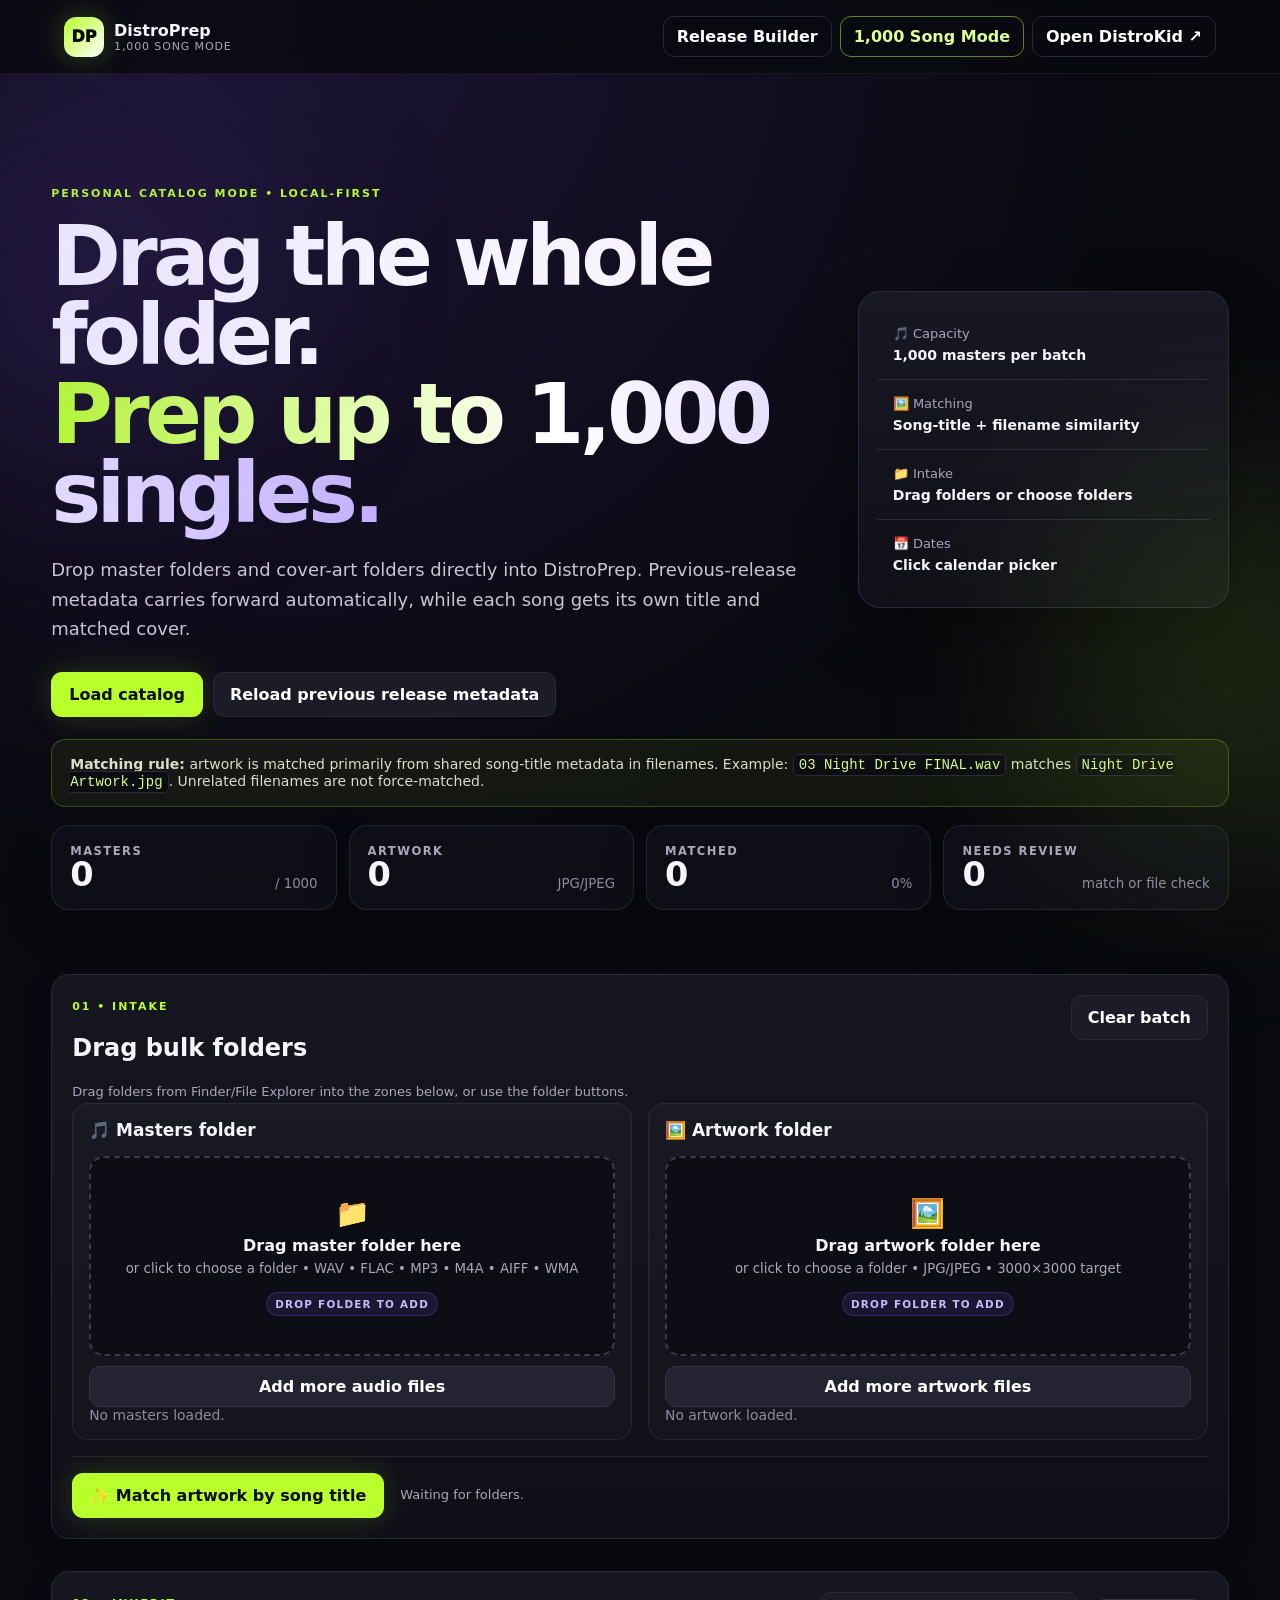
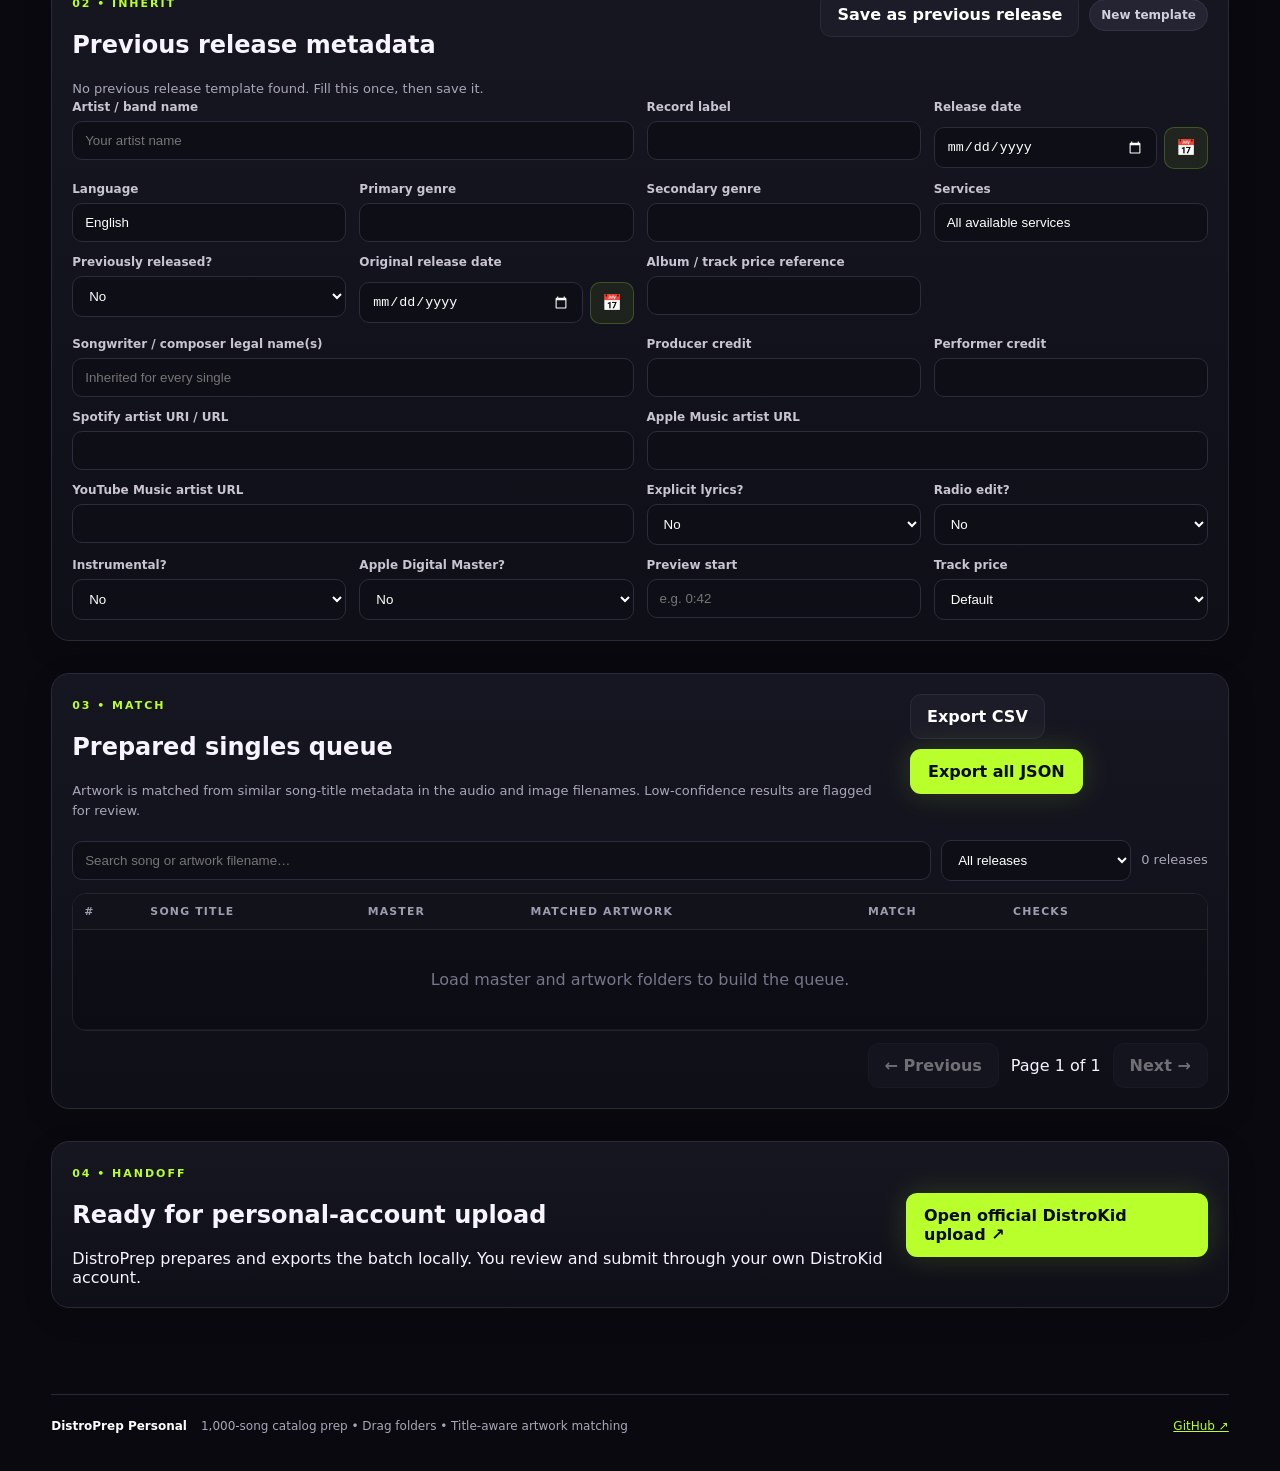
==== commit 0ebf6c06: "Load drag-drop and calendar enhancements" ====
--- a/bulk1000.html
+++ b/bulk1000.html
@@ -165,5 +165,6 @@
 
   <footer><strong>DistroPrep Personal</strong><span>1,000-song catalog prep • Drag folders • Title-aware artwork matching</span><a href="https://github.com/sonoxo/distroprep" target="_blank" rel="noopener noreferrer">GitHub ↗</a></footer>
   <script type="module" src="./bulk1000.mjs"></script>
+  <script type="module" src="./bulk-enhancements.mjs"></script>
 </body>
 </html>
--- a/bulk1000.css
+++ b/bulk1000.css
@@ -1,2 +1,2 @@
-.batch-shell{padding-top:34px}.batch-hero{min-height:auto;padding-bottom:22px}.batch-notice{margin-bottom:18px}.active-link{border-color:rgba(184,255,44,.5)!important;color:#dfff98!important}.batch-meter{min-width:330px}.batch-stats{display:grid;grid-template-columns:repeat(4,minmax(0,1fr));gap:12px;margin:16px 0 22px}.batch-stats article{background:rgba(17,17,26,.82);border:1px solid rgba(255,255,255,.09);border-radius:18px;padding:18px;display:grid;grid-template-columns:1fr auto;align-items:end;box-shadow:0 18px 50px rgba(0,0,0,.18)}.batch-stats span{grid-column:1/-1;text-transform:uppercase;font-size:.72rem;letter-spacing:.13em;color:#aaa8bb;font-weight:800}.batch-stats strong{font-size:2.1rem;line-height:1;color:#f7f4ff}.batch-stats small{color:#8f8ca0}.batch-workspace{display:grid;gap:16px}.batch-upload-grid{align-items:stretch}.compact-upload{background:rgba(255,255,255,.025);border:1px solid rgba(255,255,255,.07);border-radius:16px;padding:16px}.folder-zone{min-height:180px}.wide-file-button{margin-top:10px;display:flex;justify-content:center}.intake-message{margin:10px 0 0;color:#8f8ca0;font-size:.87rem}.batch-toolbar{display:flex;gap:16px;align-items:center;flex-wrap:wrap;margin-top:16px;padding-top:16px;border-top:1px solid rgba(255,255,255,.08)}.template-actions,.queue-export-actions{display:flex;gap:10px;align-items:center;flex-wrap:wrap}.batch-meta-grid{grid-template-columns:repeat(4,minmax(0,1fr))}.batch-meta-grid .span-2{grid-column:span 2}.queue-panel{overflow:hidden}.queue-heading{gap:20px}.queue-controls{display:grid;grid-template-columns:minmax(260px,1fr) 190px auto;gap:10px;align-items:center;margin:18px 0 12px}.queue-controls input,.queue-controls select{width:100%}.queue-table-wrap{overflow:auto;border:1px solid rgba(255,255,255,.08);border-radius:14px;max-height:760px}.queue-table{width:100%;border-collapse:collapse;min-width:1120px;background:rgba(7,7,12,.35)}.queue-table th{position:sticky;top:0;z-index:2;text-align:left;background:#12121b;color:#9f9caf;text-transform:uppercase;font-size:.68rem;letter-spacing:.11em;padding:11px;border-bottom:1px solid rgba(255,255,255,.1)}.queue-table td{padding:10px 11px;border-bottom:1px solid rgba(255,255,255,.06);vertical-align:top}.queue-table tr:hover td{background:rgba(255,255,255,.018)}.queue-table input.title-edit{min-width:180px;padding:8px 9px;font-weight:800}.file-stack{display:grid;gap:3px;max-width:230px}.file-stack strong{font-size:.82rem;white-space:nowrap;overflow:hidden;text-overflow:ellipsis}.file-stack small{font-size:.72rem;color:#777589;white-space:nowrap;overflow:hidden;text-overflow:ellipsis}.match-badge,.check-badge{display:inline-flex;align-items:center;gap:5px;border-radius:999px;padding:5px 8px;font-size:.7rem;font-weight:900;white-space:nowrap}.match-badge.exact,.match-badge.high,.check-badge.ok{background:rgba(125,245,178,.13);color:#7df5b2;border:1px solid rgba(125,245,178,.25)}.match-badge.medium{background:rgba(184,255,44,.12);color:#dfff98;border:1px solid rgba(184,255,44,.24)}.match-badge.review,.check-badge.warn{background:rgba(255,190,92,.12);color:#ffc66d;border:1px solid rgba(255,190,92,.25)}.match-badge.unmatched,.check-badge.bad{background:rgba(255,94,125,.12);color:#ff7e9a;border:1px solid rgba(255,94,125,.25)}.row-actions{display:flex;gap:6px;white-space:nowrap}.row-actions button,.row-actions a{font-size:.74rem;padding:7px 9px;border-radius:9px}.queue-empty{text-align:center!important;padding:40px!important;color:#777589}.pagination{display:flex;justify-content:flex-end;align-items:center;gap:12px;margin-top:12px}.pagination button:disabled{opacity:.4;cursor:not-allowed}.final-panel{display:flex;justify-content:space-between;gap:20px;align-items:center}.art-dialog{width:min(760px,92vw);border:1px solid rgba(255,255,255,.15);border-radius:20px;padding:0;background:#101018;color:#f7f4ff;box-shadow:0 30px 100px rgba(0,0,0,.6)}.art-dialog::backdrop{background:rgba(0,0,0,.72);backdrop-filter:blur(5px)}.art-dialog-card{padding:20px}.art-dialog-card>input{width:100%;margin:12px 0}.art-dialog-list{display:grid;gap:8px;max-height:55vh;overflow:auto}.art-option{display:grid;grid-template-columns:1fr auto;gap:12px;align-items:center;padding:11px;border:1px solid rgba(255,255,255,.08);border-radius:12px;background:rgba(255,255,255,.025)}.art-option div{min-width:0}.art-option strong,.art-option small{display:block;white-space:nowrap;overflow:hidden;text-overflow:ellipsis}.art-option small{color:#777589;margin-top:3px}.art-option button{padding:7px 10px}.confidence-meter{height:4px;border-radius:999px;background:rgba(255,255,255,.08);overflow:hidden;margin-top:5px;min-width:90px}.confidence-meter i{display:block;height:100%;background:linear-gradient(90deg,#8c5cff,#b8ff2c);width:var(--score)}
+.batch-shell{padding-top:34px}.batch-hero{min-height:auto;padding-bottom:22px}.batch-notice{margin-bottom:18px}.active-link{border-color:rgba(184,255,44,.5)!important;color:#dfff98!important}.batch-meter{min-width:330px}.batch-stats{display:grid;grid-template-columns:repeat(4,minmax(0,1fr));gap:12px;margin:16px 0 22px}.batch-stats article{background:rgba(17,17,26,.82);border:1px solid rgba(255,255,255,.09);border-radius:18px;padding:18px;display:grid;grid-template-columns:1fr auto;align-items:end;box-shadow:0 18px 50px rgba(0,0,0,.18)}.batch-stats span{grid-column:1/-1;text-transform:uppercase;font-size:.72rem;letter-spacing:.13em;color:#aaa8bb;font-weight:800}.batch-stats strong{font-size:2.1rem;line-height:1;color:#f7f4ff}.batch-stats small{color:#8f8ca0}.batch-workspace{display:grid;gap:16px}.batch-upload-grid{align-items:stretch}.compact-upload{background:rgba(255,255,255,.025);border:1px solid rgba(255,255,255,.07);border-radius:16px;padding:16px}.folder-zone{min-height:200px;position:relative;transition:transform .18s ease,border-color .18s ease,background .18s ease,box-shadow .18s ease}.drag-folder-zone{border-style:dashed;border-width:2px}.drag-folder-zone.is-dragover{transform:translateY(-2px);border-color:#b8ff2c;background:rgba(184,255,44,.08);box-shadow:0 0 0 4px rgba(184,255,44,.08),0 20px 50px rgba(0,0,0,.25)}.drag-folder-zone.is-processing{opacity:.78}.drop-hint{display:inline-flex;margin-top:10px;padding:5px 8px;border-radius:999px;background:rgba(140,92,255,.12);border:1px solid rgba(140,92,255,.25);font-size:.65rem;letter-spacing:.12em;font-weight:900;color:#c9b9ff}.is-dragover .drop-hint{background:rgba(184,255,44,.14);border-color:rgba(184,255,44,.35);color:#dfff98}.wide-file-button{margin-top:10px;display:flex;justify-content:center}.intake-message{margin:10px 0 0;color:#8f8ca0;font-size:.87rem}.batch-toolbar{display:flex;gap:16px;align-items:center;flex-wrap:wrap;margin-top:16px;padding-top:16px;border-top:1px solid rgba(255,255,255,.08)}.template-actions,.queue-export-actions{display:flex;gap:10px;align-items:center;flex-wrap:wrap}.batch-meta-grid{grid-template-columns:repeat(4,minmax(0,1fr))}.batch-meta-grid .span-2{grid-column:span 2}.date-control{display:grid;grid-template-columns:1fr auto;gap:7px;align-items:center;margin-top:6px}.date-control input{margin-top:0!important}.calendar-button{height:42px;min-width:44px;border-radius:10px;border:1px solid rgba(184,255,44,.22);background:rgba(184,255,44,.07);color:#f7f4ff;cursor:pointer;font-size:1rem}.calendar-button:hover{border-color:rgba(184,255,44,.55);background:rgba(184,255,44,.12)}input[type=date]{cursor:pointer;color-scheme:dark}.queue-panel{overflow:hidden}.queue-heading{gap:20px}.queue-controls{display:grid;grid-template-columns:minmax(260px,1fr) 190px auto;gap:10px;align-items:center;margin:18px 0 12px}.queue-controls input,.queue-controls select{width:100%}.queue-table-wrap{overflow:auto;border:1px solid rgba(255,255,255,.08);border-radius:14px;max-height:760px}.queue-table{width:100%;border-collapse:collapse;min-width:1120px;background:rgba(7,7,12,.35)}.queue-table th{position:sticky;top:0;z-index:2;text-align:left;background:#12121b;color:#9f9caf;text-transform:uppercase;font-size:.68rem;letter-spacing:.11em;padding:11px;border-bottom:1px solid rgba(255,255,255,.1)}.queue-table td{padding:10px 11px;border-bottom:1px solid rgba(255,255,255,.06);vertical-align:top}.queue-table tr:hover td{background:rgba(255,255,255,.018)}.queue-table input.title-edit{min-width:180px;padding:8px 9px;font-weight:800}.file-stack{display:grid;gap:3px;max-width:230px}.file-stack strong{font-size:.82rem;white-space:nowrap;overflow:hidden;text-overflow:ellipsis}.file-stack small{font-size:.72rem;color:#777589;white-space:nowrap;overflow:hidden;text-overflow:ellipsis}.match-badge,.check-badge{display:inline-flex;align-items:center;gap:5px;border-radius:999px;padding:5px 8px;font-size:.7rem;font-weight:900;white-space:nowrap}.match-badge.exact,.match-badge.high,.check-badge.ok{background:rgba(125,245,178,.13);color:#7df5b2;border:1px solid rgba(125,245,178,.25)}.match-badge.medium{background:rgba(184,255,44,.12);color:#dfff98;border:1px solid rgba(184,255,44,.24)}.match-badge.review,.check-badge.warn{background:rgba(255,190,92,.12);color:#ffc66d;border:1px solid rgba(255,190,92,.25)}.match-badge.unmatched,.check-badge.bad{background:rgba(255,94,125,.12);color:#ff7e9a;border:1px solid rgba(255,94,125,.25)}.row-actions{display:flex;gap:6px;white-space:nowrap}.row-actions button,.row-actions a{font-size:.74rem;padding:7px 9px;border-radius:9px}.queue-empty{text-align:center!important;padding:40px!important;color:#777589}.pagination{display:flex;justify-content:flex-end;align-items:center;gap:12px;margin-top:12px}.pagination button:disabled{opacity:.4;cursor:not-allowed}.final-panel{display:flex;justify-content:space-between;gap:20px;align-items:center}.art-dialog{width:min(760px,92vw);border:1px solid rgba(255,255,255,.15);border-radius:20px;padding:0;background:#101018;color:#f7f4ff;box-shadow:0 30px 100px rgba(0,0,0,.6)}.art-dialog::backdrop{background:rgba(0,0,0,.72);backdrop-filter:blur(5px)}.art-dialog-card{padding:20px}.art-dialog-card>input{width:100%;margin:12px 0}.art-dialog-list{display:grid;gap:8px;max-height:55vh;overflow:auto}.art-option{display:grid;grid-template-columns:1fr auto;gap:12px;align-items:center;padding:11px;border:1px solid rgba(255,255,255,.08);border-radius:12px;background:rgba(255,255,255,.025)}.art-option div{min-width:0}.art-option strong,.art-option small{display:block;white-space:nowrap;overflow:hidden;text-overflow:ellipsis}.art-option small{color:#777589;margin-top:3px}.art-option button{padding:7px 10px}.confidence-meter{height:4px;border-radius:999px;background:rgba(255,255,255,.08);overflow:hidden;margin-top:5px;min-width:90px}.confidence-meter i{display:block;height:100%;background:linear-gradient(90deg,#8c5cff,#b8ff2c);width:var(--score)}
 @media(max-width:980px){.batch-stats{grid-template-columns:repeat(2,minmax(0,1fr))}.batch-meta-grid{grid-template-columns:repeat(2,minmax(0,1fr))}.queue-controls{grid-template-columns:1fr 160px}.queue-controls .muted{grid-column:1/-1}.final-panel{align-items:flex-start;flex-direction:column}}@media(max-width:620px){.batch-stats{grid-template-columns:1fr 1fr}.batch-meta-grid{grid-template-columns:1fr}.batch-meta-grid .span-2{grid-column:span 1}.queue-controls{grid-template-columns:1fr}.batch-meter{min-width:0}.template-actions,.queue-export-actions{width:100%}.template-actions>* ,.queue-export-actions>*{flex:1}.pagination{justify-content:space-between}.final-panel .button-link{width:100%;text-align:center}}
